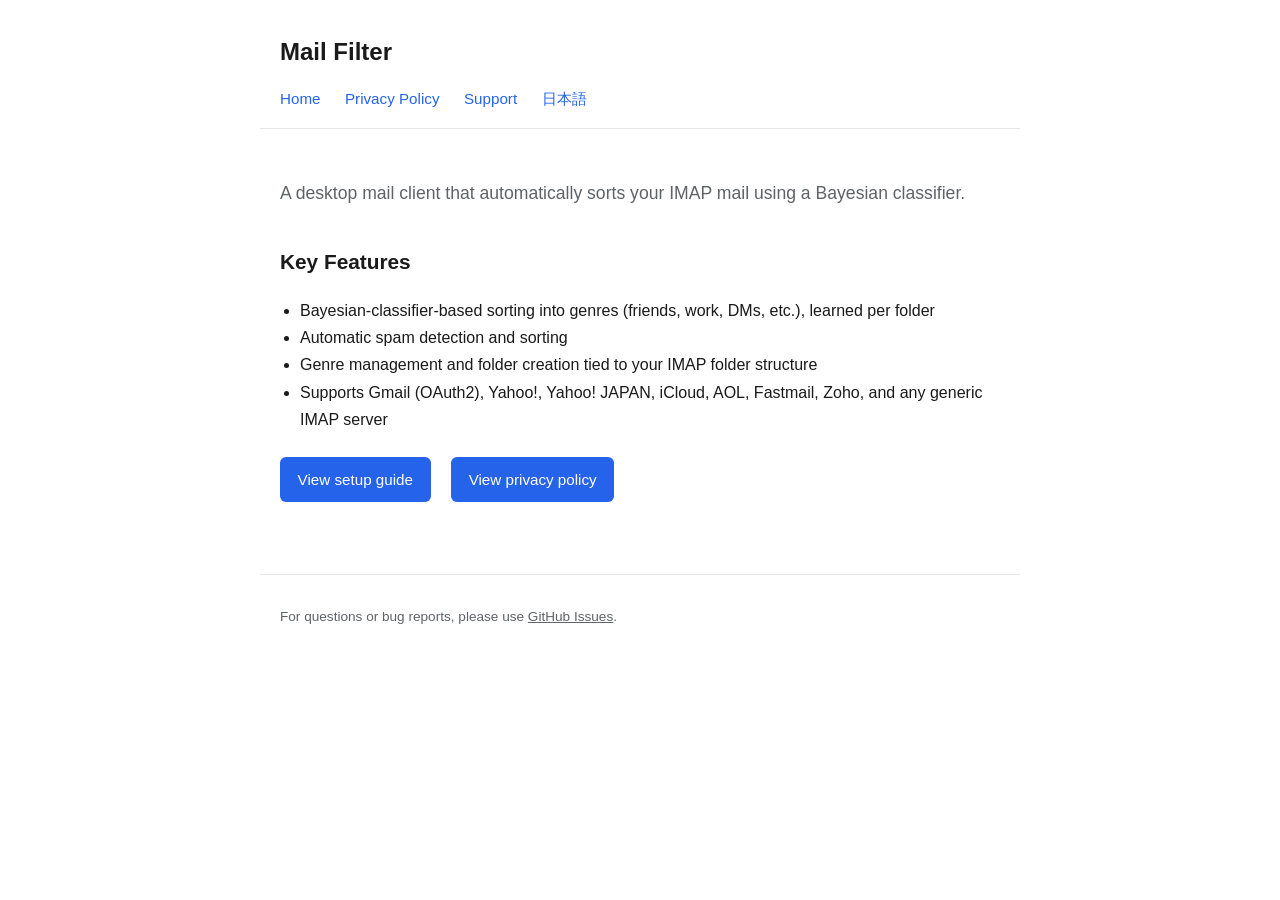
==== en/index.html @ 4ed09795 "feat: 英語版トップ・プライバシーポリシー・サポートページを追加 Co-Authored-By: Claude Sonnet 5 <noreply@anthropic.com>" ====
<!doctype html>
<html lang="en">
  <head>
    <meta charset="UTF-8" />
    <meta name="viewport" content="width=device-width, initial-scale=1" />
    <title>Mail Filter — Automatic IMAP Mail Sorting</title>
    <link rel="stylesheet" href="../assets/style.css" />
  </head>
  <body>
    <header>
      <h1>Mail Filter</h1>
      <nav>
        <a href="index.html">Home</a>
        <a href="privacy.html">Privacy Policy</a>
        <a href="support.html">Support</a>
        <a href="../index.html">日本語</a>
      </nav>
    </header>
    <main>
      <p class="tagline">
        A desktop mail client that automatically sorts your IMAP mail using a Bayesian
        classifier.
      </p>

      <h2>Key Features</h2>
      <ul class="feature-list">
        <li>
          Bayesian-classifier-based sorting into genres (friends, work, DMs, etc.), learned per
          folder
        </li>
        <li>Automatic spam detection and sorting</li>
        <li>Genre management and folder creation tied to your IMAP folder structure</li>
        <li>
          Supports Gmail (OAuth2), Yahoo!, Yahoo! JAPAN, iCloud, AOL, Fastmail, Zoho, and any
          generic IMAP server
        </li>
      </ul>

      <p>
        <a class="cta" href="support.html">View setup guide</a>
        <a class="cta" href="privacy.html">View privacy policy</a>
      </p>
    </main>
    <footer>
      <p>
        For questions or bug reports, please use
        <a href="https://github.com/maskedeng-tom/mail-filter-site/issues">GitHub Issues</a>.
      </p>
    </footer>
  </body>
</html>
---- assets/style.css ----
:root {
  --color-bg: #ffffff;
  --color-text: #1a1a1a;
  --color-muted: #5f6368;
  --color-accent: #2563eb;
  --color-border: #e5e7eb;
  --color-card-bg: #f8f9fa;
  --max-width: 760px;
}

* {
  box-sizing: border-box;
}

body {
  margin: 0;
  font-family: -apple-system, BlinkMacSystemFont, "Segoe UI", "Hiragino Kaku Gothic ProN",
    "Yu Gothic", sans-serif;
  color: var(--color-text);
  background: var(--color-bg);
  line-height: 1.7;
}

header,
main,
footer {
  max-width: var(--max-width);
  margin: 0 auto;
  padding: 0 1.25rem;
}

header {
  padding-top: 2rem;
  padding-bottom: 1rem;
  border-bottom: 1px solid var(--color-border);
}

header h1 {
  font-size: 1.5rem;
  margin: 0 0 0.75rem;
}

nav a {
  color: var(--color-accent);
  text-decoration: none;
  margin-right: 1.25rem;
  font-size: 0.95rem;
}

nav a:hover {
  text-decoration: underline;
}

main {
  padding-top: 2rem;
  padding-bottom: 3rem;
}

h1 {
  font-size: 1.75rem;
}

h2 {
  font-size: 1.3rem;
  margin-top: 2.25rem;
}

h3 {
  font-size: 1.05rem;
  margin-top: 1.5rem;
}

.tagline {
  color: var(--color-muted);
  font-size: 1.1rem;
}

.feature-list {
  padding-left: 1.25rem;
}

.cta {
  display: inline-block;
  margin: 0.5rem 1rem 0.5rem 0;
  padding: 0.6rem 1.1rem;
  background: var(--color-accent);
  color: #fff;
  border-radius: 6px;
  text-decoration: none;
  font-size: 0.95rem;
}

.cta:hover {
  opacity: 0.9;
}

.provider-card {
  border: 1px solid var(--color-border);
  border-radius: 8px;
  padding: 1rem 1.25rem;
  margin-bottom: 1rem;
  background: var(--color-card-bg);
}

.provider-card h3 {
  margin-top: 0;
}

.note {
  border-left: 4px solid var(--color-accent);
  padding: 0.75rem 1rem;
  background: var(--color-card-bg);
  margin: 1.25rem 0;
}

footer {
  border-top: 1px solid var(--color-border);
  padding-top: 1rem;
  padding-bottom: 2rem;
  color: var(--color-muted);
  font-size: 0.85rem;
}

footer a {
  color: var(--color-muted);
}

@media (max-width: 480px) {
  header,
  main,
  footer {
    padding-left: 1rem;
    padding-right: 1rem;
  }

  nav a {
    display: inline-block;
    margin-bottom: 0.4rem;
  }
}
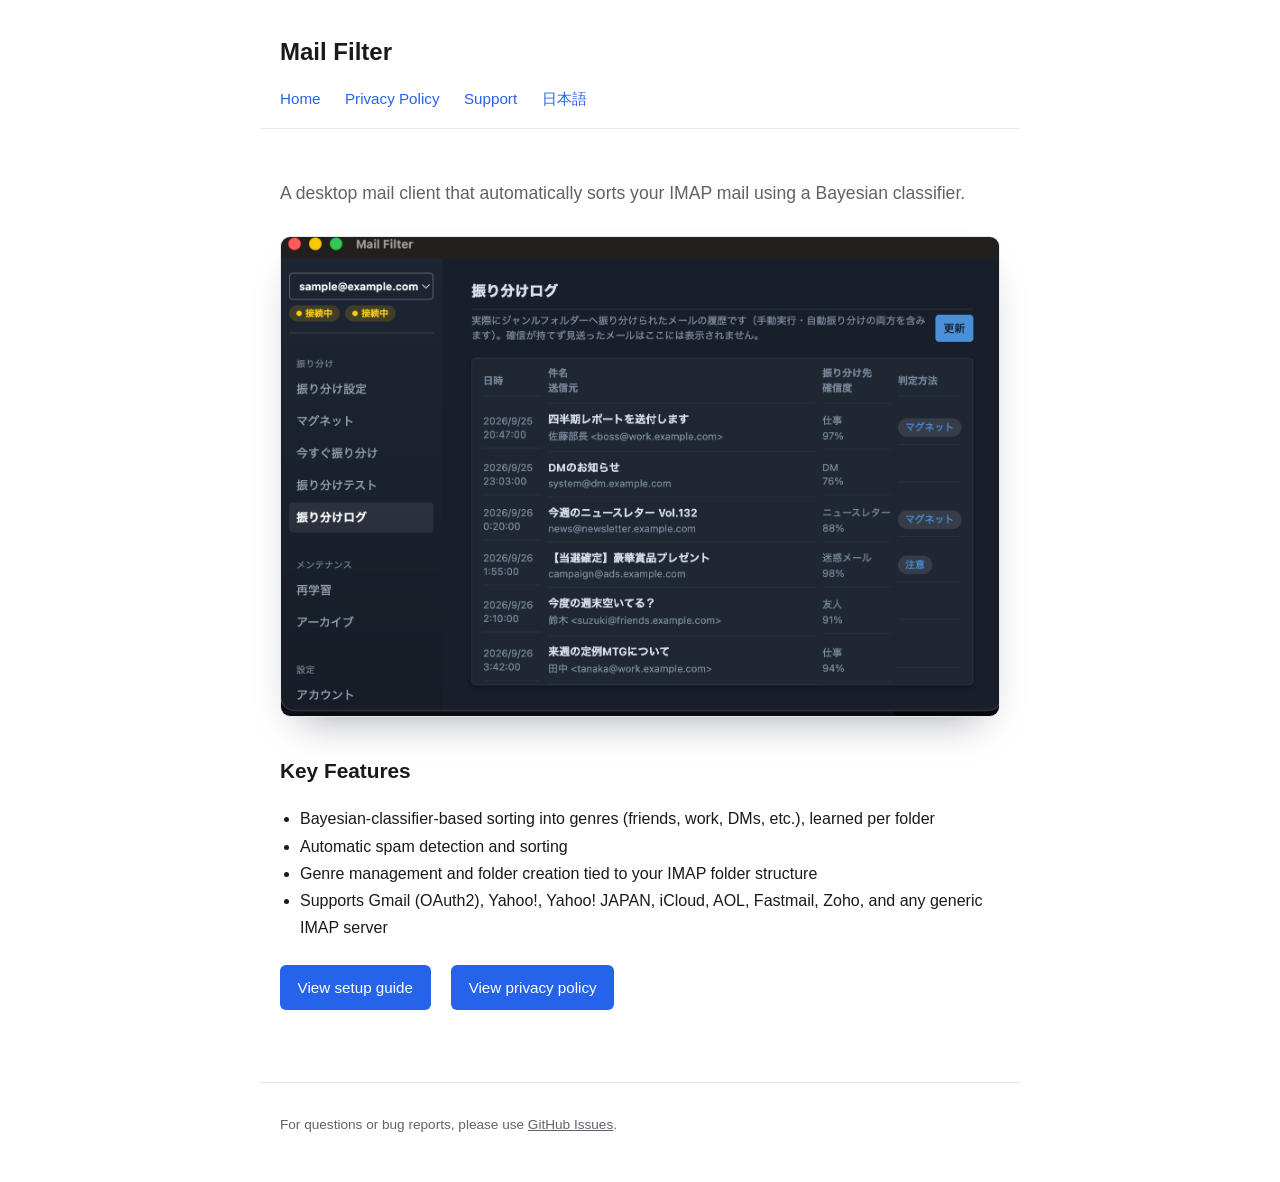
==== commit f8fac91d: "feat: トップページに実機スクリーンショットをヒーロー画像として追加 振り分けログ画面のキャプチャ（デモデータ）を日英トップページのタグライン直後に 配置し、テキストのみだった見た目を改善。  C" ====
--- a/en/index.html
+++ b/en/index.html
@@ -21,6 +21,14 @@
         A desktop mail client that automatically sorts your IMAP mail using a Bayesian
         classifier.
       </p>
+
+      <img
+        class="hero-shot"
+        src="../assets/screenshots/hero-classification-log.png"
+        alt="Mail Filter's classification log screen, showing a list of recently sorted mail with subject, sender, and the genre each was automatically filed under"
+        width="1591"
+        height="1060"
+      />
 
       <h2>Key Features</h2>
       <ul class="feature-list">
--- a/assets/style.css
+++ b/assets/style.css
@@ -79,6 +79,16 @@
   padding-left: 1.25rem;
 }
 
+.hero-shot {
+  display: block;
+  width: 100%;
+  height: auto;
+  margin: 1.75rem 0 2.25rem;
+  border-radius: 10px;
+  border: 1px solid var(--color-border);
+  box-shadow: 0 20px 40px -20px rgba(15, 23, 42, 0.4);
+}
+
 .cta {
   display: inline-block;
   margin: 0.5rem 1rem 0.5rem 0;
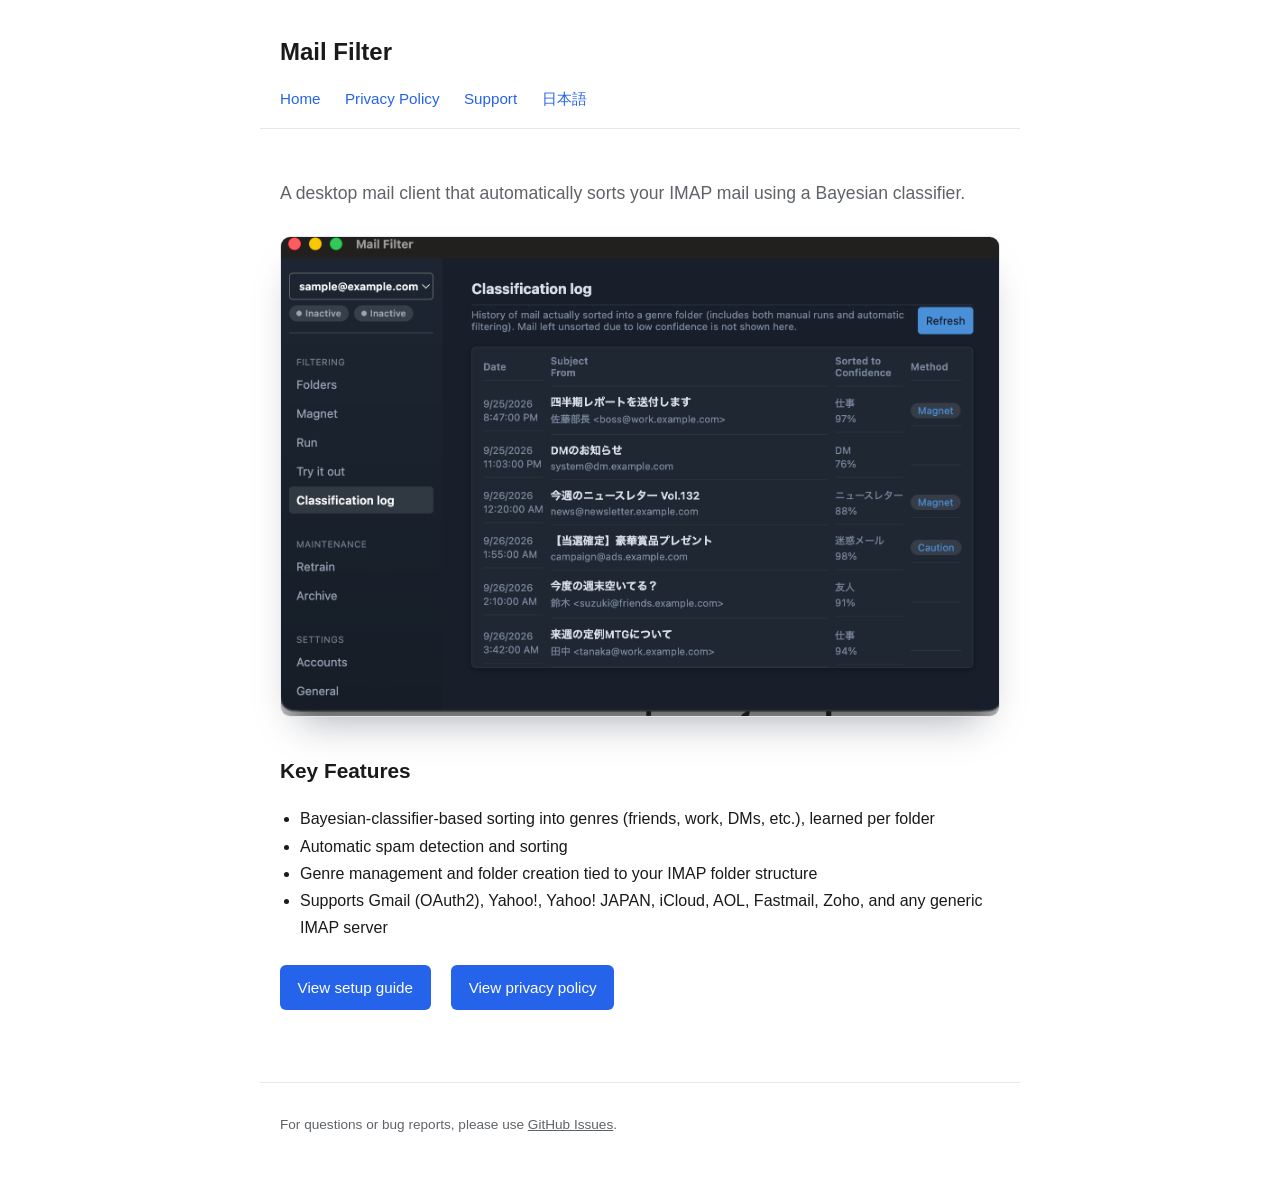
==== commit a101e9a8: "feat: 英語版トップページのヒーロー画像をアプリの英語UIキャプチャに差し替え アプリの設定＞一般で切り替え可能な言語トグル（system/ja/en）をデモプロファイルで en に設定し、振り分" ====
--- a/en/index.html
+++ b/en/index.html
@@ -24,7 +24,7 @@
 
       <img
         class="hero-shot"
-        src="../assets/screenshots/hero-classification-log.png"
+        src="../assets/screenshots/hero-classification-log-en.png"
         alt="Mail Filter's classification log screen, showing a list of recently sorted mail with subject, sender, and the genre each was automatically filed under"
         width="1591"
         height="1060"
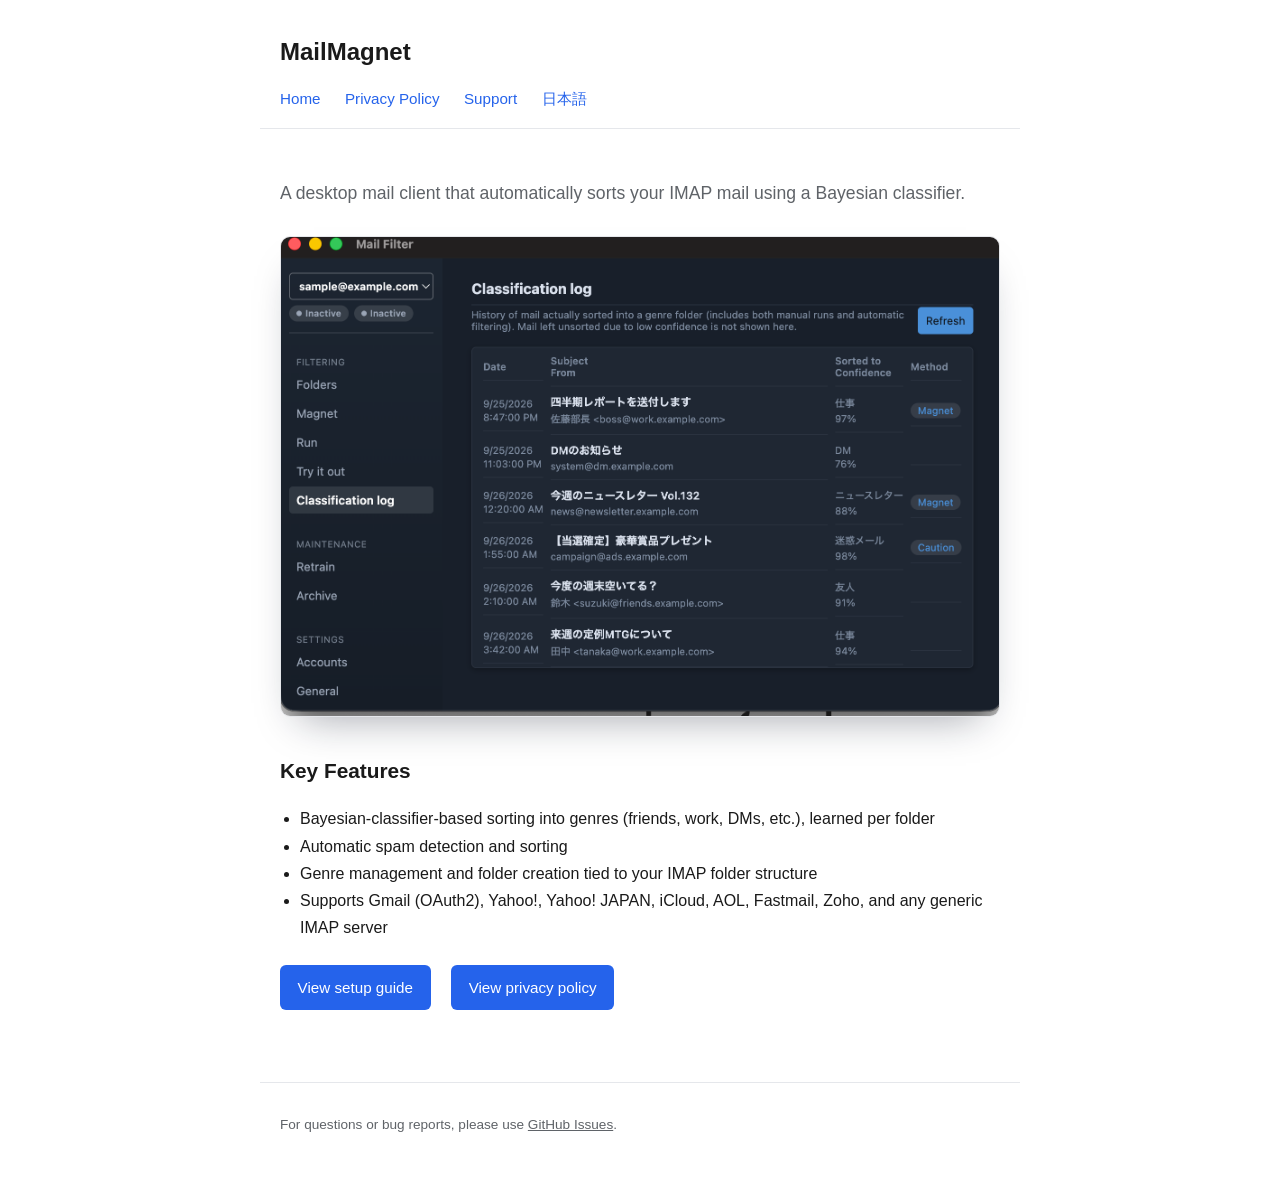
==== commit 6d31200a: "feat: アプリ名を「Mail Filter」から「MailMagnet」へ変更 App Store申請時の商標抵触により改名。全ページ（日本語/英語）のタイトル・ 見出し・alt属性・README" ====
--- a/en/index.html
+++ b/en/index.html
@@ -3,12 +3,12 @@
   <head>
     <meta charset="UTF-8" />
     <meta name="viewport" content="width=device-width, initial-scale=1" />
-    <title>Mail Filter — Automatic IMAP Mail Sorting</title>
+    <title>MailMagnet — Automatic IMAP Mail Sorting</title>
     <link rel="stylesheet" href="../assets/style.css" />
   </head>
   <body>
     <header>
-      <h1>Mail Filter</h1>
+      <h1>MailMagnet</h1>
       <nav>
         <a href="index.html">Home</a>
         <a href="privacy.html">Privacy Policy</a>
@@ -25,7 +25,7 @@
       <img
         class="hero-shot"
         src="../assets/screenshots/hero-classification-log-en.png"
-        alt="Mail Filter's classification log screen, showing a list of recently sorted mail with subject, sender, and the genre each was automatically filed under"
+        alt="MailMagnet's classification log screen, showing a list of recently sorted mail with subject, sender, and the genre each was automatically filed under"
         width="1591"
         height="1060"
       />
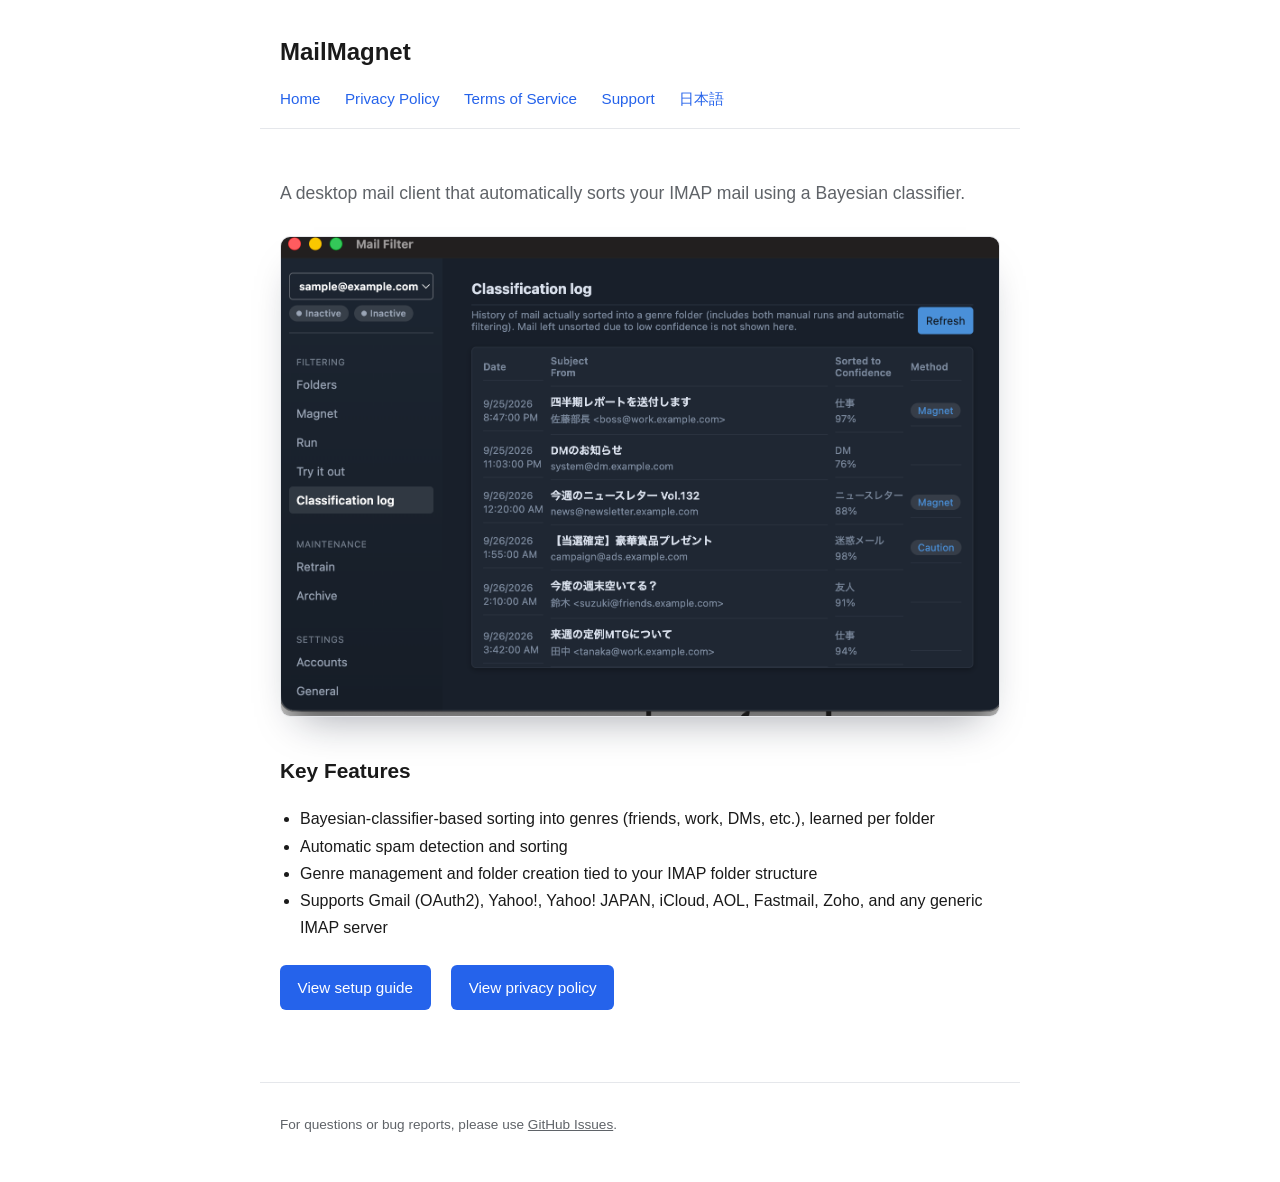
==== commit b3f2027e: "feat: 利用規約ページを追加 privacy.html/support.htmlと同様のスタイルで、日本語版・英語版の terms.htmlを新規作成し、各ページのナビゲーションにリンクを追加した" ====
--- a/en/index.html
+++ b/en/index.html
@@ -12,6 +12,7 @@
       <nav>
         <a href="index.html">Home</a>
         <a href="privacy.html">Privacy Policy</a>
+        <a href="terms.html">Terms of Service</a>
         <a href="support.html">Support</a>
         <a href="../index.html">日本語</a>
       </nav>
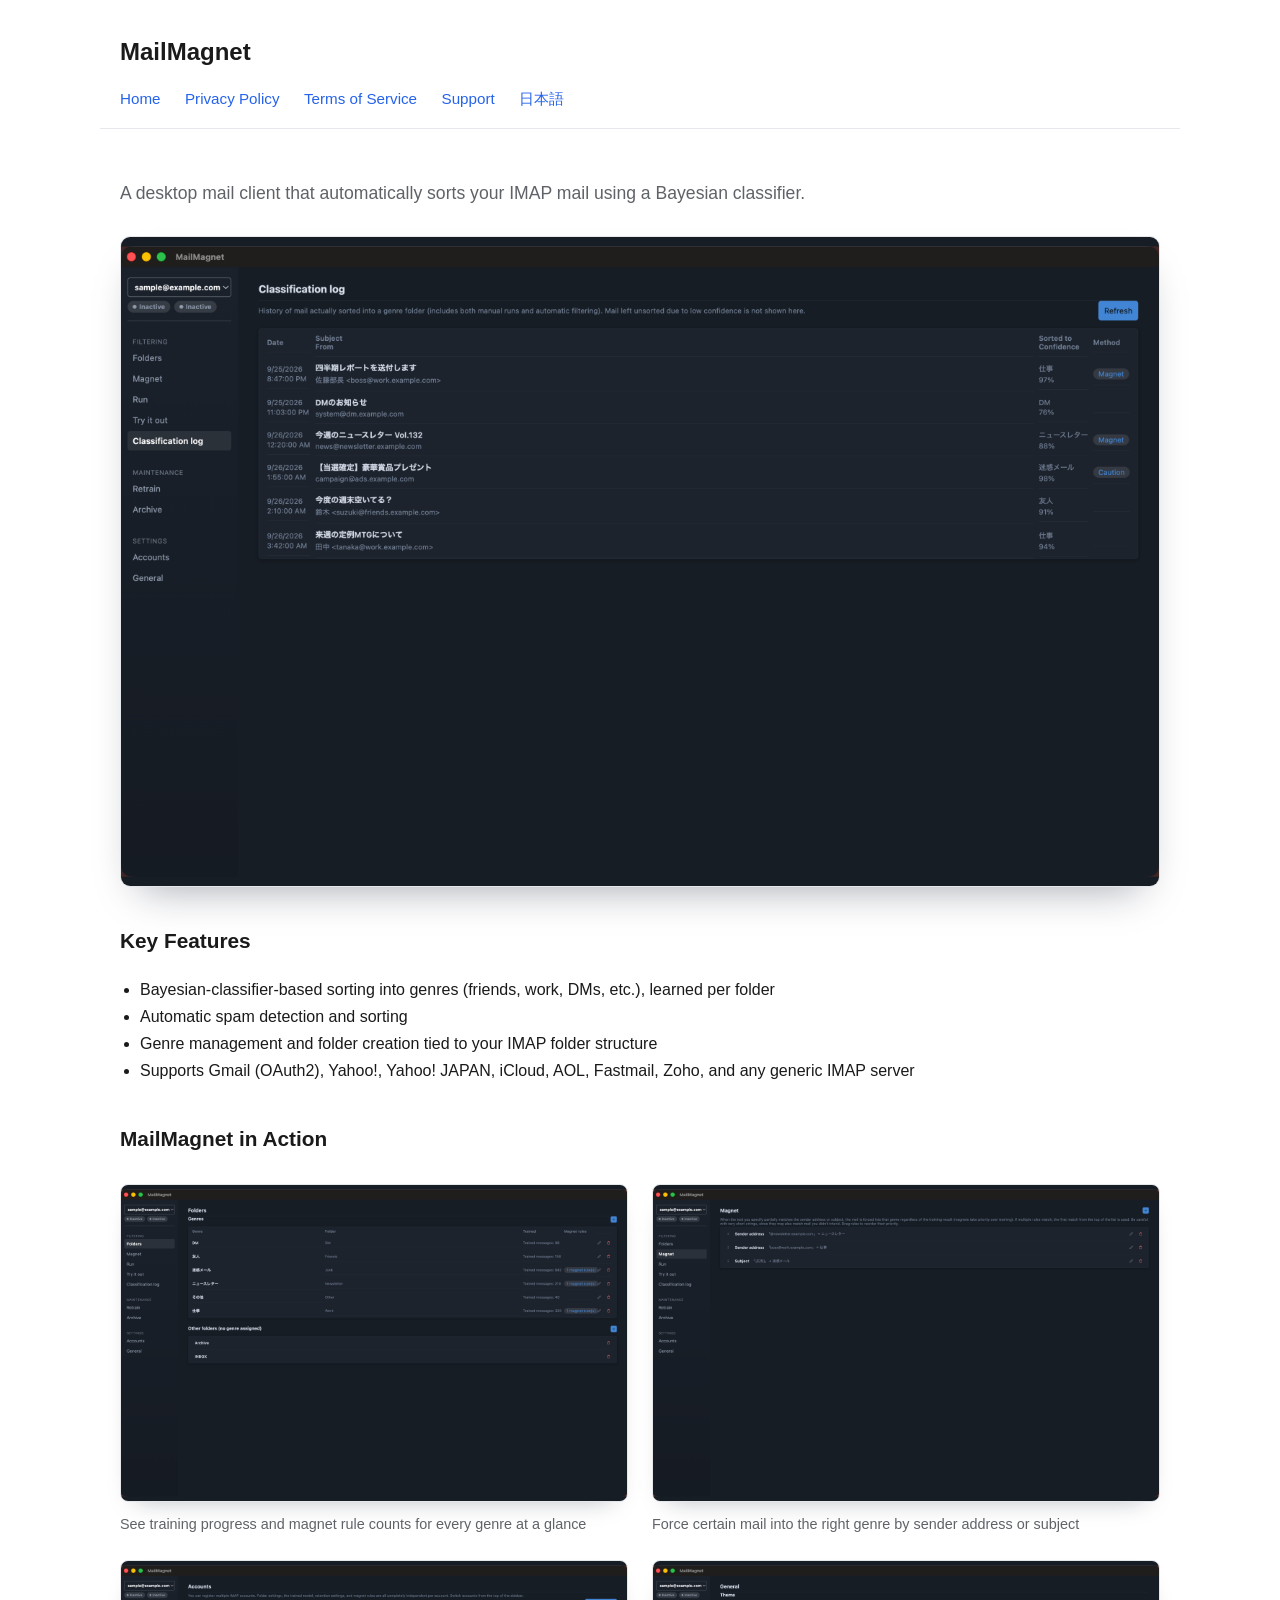
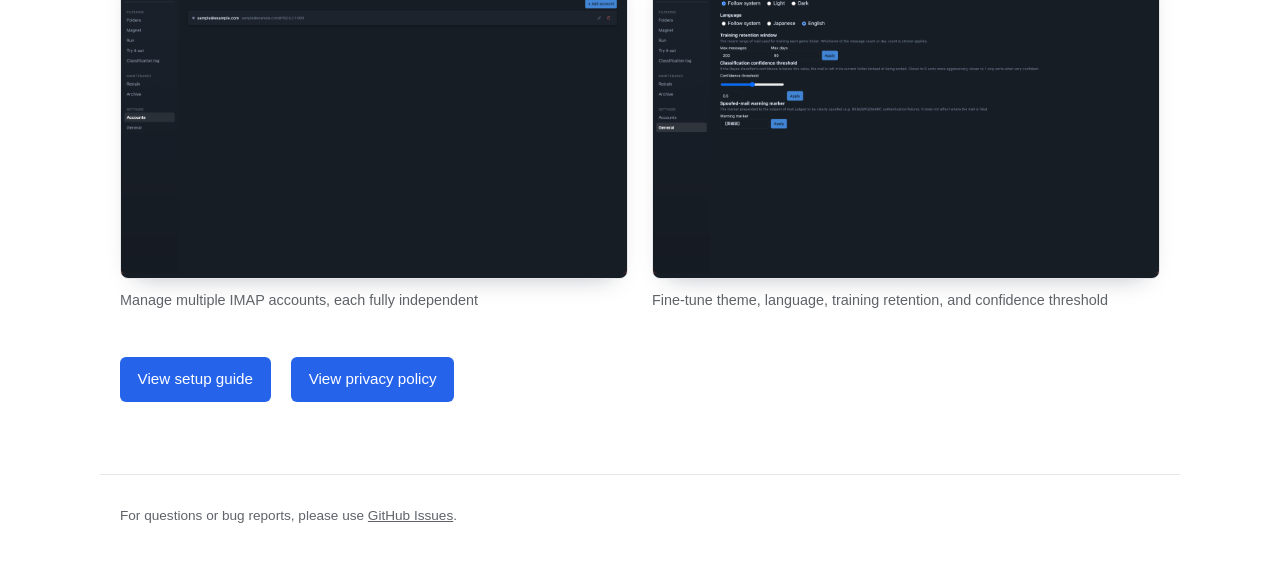
==== commit cbc09432: "feat(site): MailMagnetブランドの新スクリーンショットに差し替え、機能ギャラリーを追加 旧「Mail Filter」表記のままだったヒーロー画像をリブランド後のものに更新し、 振り" ====
--- a/en/index.html
+++ b/en/index.html
@@ -7,7 +7,7 @@
     <link rel="stylesheet" href="../assets/style.css" />
   </head>
   <body>
-    <header>
+    <header class="wide">
       <h1>MailMagnet</h1>
       <nav>
         <a href="index.html">Home</a>
@@ -17,7 +17,7 @@
         <a href="../index.html">日本語</a>
       </nav>
     </header>
-    <main>
+    <main class="wide">
       <p class="tagline">
         A desktop mail client that automatically sorts your IMAP mail using a Bayesian
         classifier.
@@ -27,8 +27,8 @@
         class="hero-shot"
         src="../assets/screenshots/hero-classification-log-en.png"
         alt="MailMagnet's classification log screen, showing a list of recently sorted mail with subject, sender, and the genre each was automatically filed under"
-        width="1591"
-        height="1060"
+        width="2880"
+        height="1800"
       />
 
       <h2>Key Features</h2>
@@ -45,12 +45,64 @@
         </li>
       </ul>
 
+      <h2>MailMagnet in Action</h2>
+      <ul class="gallery">
+        <li>
+          <figure>
+            <img
+              src="../assets/screenshots/screenshot-folders-en.png"
+              alt="Folders screen, showing trained message counts and magnet rule counts for each genre"
+              width="2880"
+              height="1800"
+              loading="lazy"
+            />
+            <figcaption>See training progress and magnet rule counts for every genre at a glance</figcaption>
+          </figure>
+        </li>
+        <li>
+          <figure>
+            <img
+              src="../assets/screenshots/screenshot-magnet-en.png"
+              alt="Magnet screen, showing rules that map sender addresses or subject text to a genre"
+              width="2880"
+              height="1800"
+              loading="lazy"
+            />
+            <figcaption>Force certain mail into the right genre by sender address or subject</figcaption>
+          </figure>
+        </li>
+        <li>
+          <figure>
+            <img
+              src="../assets/screenshots/screenshot-account-en.png"
+              alt="Accounts screen, showing the list of registered IMAP accounts"
+              width="2880"
+              height="1800"
+              loading="lazy"
+            />
+            <figcaption>Manage multiple IMAP accounts, each fully independent</figcaption>
+          </figure>
+        </li>
+        <li>
+          <figure>
+            <img
+              src="../assets/screenshots/screenshot-general-en.png"
+              alt="General settings screen, showing theme, language, training retention, and confidence threshold options"
+              width="2880"
+              height="1800"
+              loading="lazy"
+            />
+            <figcaption>Fine-tune theme, language, training retention, and confidence threshold</figcaption>
+          </figure>
+        </li>
+      </ul>
+
       <p>
         <a class="cta" href="support.html">View setup guide</a>
         <a class="cta" href="privacy.html">View privacy policy</a>
       </p>
     </main>
-    <footer>
+    <footer class="wide">
       <p>
         For questions or bug reports, please use
         <a href="https://github.com/maskedeng-tom/mail-filter-site/issues">GitHub Issues</a>.
--- a/assets/style.css
+++ b/assets/style.css
@@ -6,6 +6,7 @@
   --color-border: #e5e7eb;
   --color-card-bg: #f8f9fa;
   --max-width: 760px;
+  --max-width-wide: 1080px;
 }
 
 * {
@@ -79,6 +80,12 @@
   padding-left: 1.25rem;
 }
 
+header.wide,
+main.wide,
+footer.wide {
+  max-width: var(--max-width-wide);
+}
+
 .hero-shot {
   display: block;
   width: 100%;
@@ -87,6 +94,40 @@
   border-radius: 10px;
   border: 1px solid var(--color-border);
   box-shadow: 0 20px 40px -20px rgba(15, 23, 42, 0.4);
+}
+
+.gallery {
+  display: grid;
+  grid-template-columns: repeat(2, 1fr);
+  gap: 1.5rem;
+  margin: 1.75rem 0 2.25rem;
+  padding: 0;
+  list-style: none;
+}
+
+.gallery figure {
+  margin: 0;
+}
+
+.gallery img {
+  display: block;
+  width: 100%;
+  height: auto;
+  border-radius: 8px;
+  border: 1px solid var(--color-border);
+  box-shadow: 0 12px 24px -16px rgba(15, 23, 42, 0.35);
+}
+
+.gallery figcaption {
+  margin-top: 0.6rem;
+  font-size: 0.9rem;
+  color: var(--color-muted);
+}
+
+@media (max-width: 640px) {
+  .gallery {
+    grid-template-columns: 1fr;
+  }
 }
 
 .cta {
